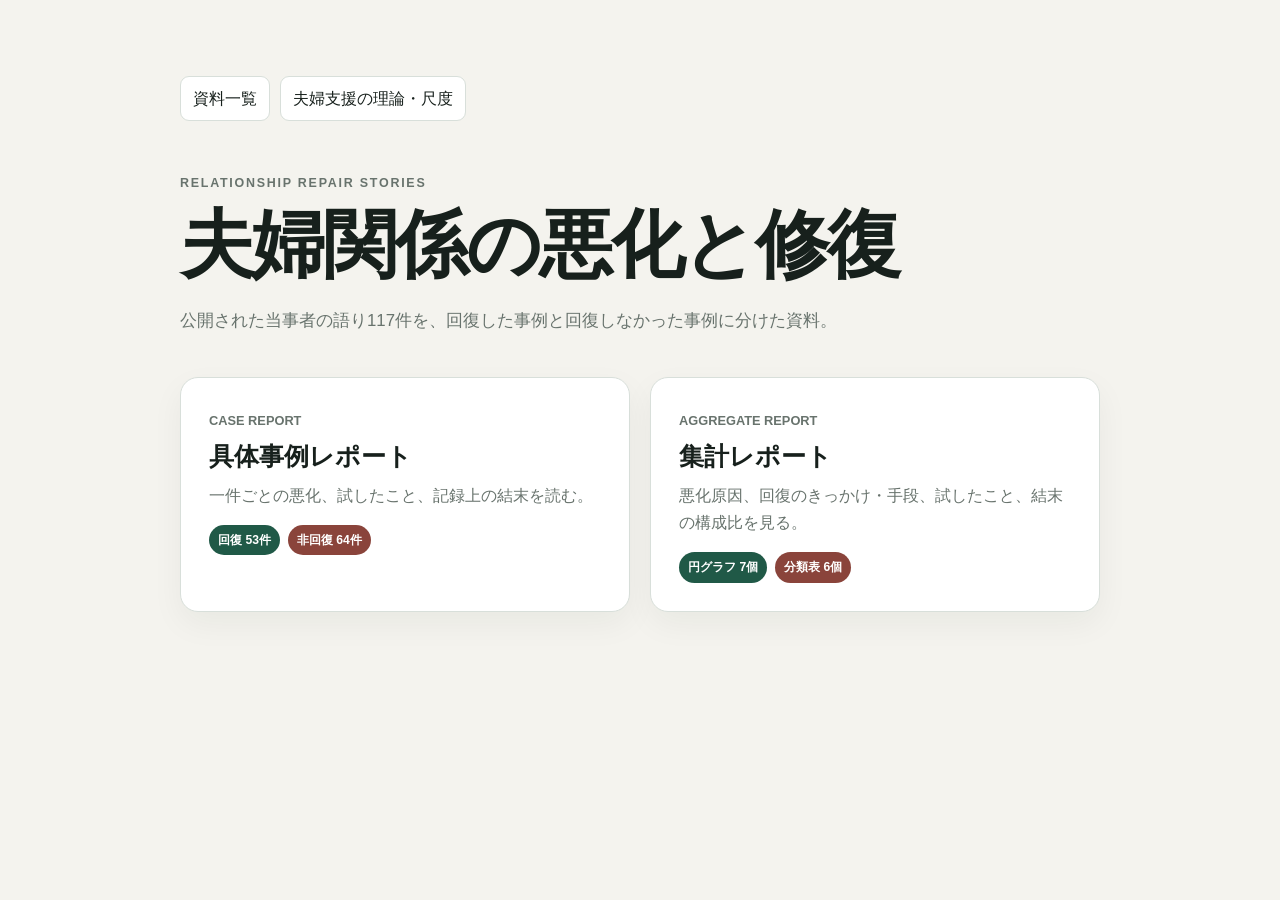
==== docs/repair/index.html @ 5fbffa94 "Publish relationship repair case reports" ====
<!doctype html>
<html lang="ja">
<head>
  <meta charset="utf-8">
  <meta name="viewport" content="width=device-width, initial-scale=1">
  <title>夫婦関係の悪化と修復 — 体験談117件</title>
  <style>
    :root { color-scheme:light; --bg:#f4f3ee; --paper:#fff; --ink:#17201c; --muted:#68736d; --line:#d8dfda; --green:#205947; --red:#8a443b; }
    * { box-sizing:border-box; }
    body { margin:0; background:var(--bg); color:var(--ink); font-family:-apple-system,BlinkMacSystemFont,"Hiragino Sans","Yu Gothic",sans-serif; line-height:1.7; }
    main { width:min(920px,calc(100% - 36px)); margin:auto; padding:76px 0; }
    nav { display:flex; flex-wrap:wrap; gap:10px; margin-bottom:52px; }
    nav a { padding:8px 12px; border:1px solid var(--line); border-radius:9px; background:var(--paper); color:inherit; text-decoration:none; }
    .eyebrow { margin:0 0 10px; color:var(--muted); font-size:.78rem; font-weight:800; letter-spacing:.14em; text-transform:uppercase; }
    h1 { margin:0; font:700 clamp(2.3rem,6vw,4.6rem)/1.12 Georgia,"Yu Mincho",serif; letter-spacing:-.035em; }
    .lede { max-width:710px; margin:20px 0 42px; color:var(--muted); font-size:1.05rem; }
    .cards { display:grid; grid-template-columns:repeat(2,minmax(0,1fr)); gap:20px; }
    .card { display:block; padding:28px; border:1px solid var(--line); border-radius:18px; background:var(--paper); color:inherit; text-decoration:none; box-shadow:0 12px 32px rgba(23,32,28,.05); }
    .card:hover { border-color:var(--green); }
    .card span { color:var(--muted); font-size:.8rem; font-weight:800; }
    .card h2 { margin:8px 0 9px; font:700 1.55rem/1.25 Georgia,"Yu Mincho",serif; }
    .card p { margin:0; color:var(--muted); }
    .counts { display:flex; gap:8px; margin-top:16px; }
    .counts b { padding:5px 9px; border-radius:999px; color:#fff; background:var(--green); font-size:.76rem; }
    .counts b:last-child { background:var(--red); }
    @media (max-width:680px) { .cards { grid-template-columns:1fr; } }
  </style>
</head>
<body>
<main>
  <nav aria-label="公開資料"><a href="../">資料一覧</a><a href="../typologies/">夫婦支援の理論・尺度</a></nav>
  <p class="eyebrow">Relationship repair stories</p>
  <h1>夫婦関係の悪化と修復</h1>
  <p class="lede">公開された当事者の語り117件を、回復した事例と回復しなかった事例に分けた資料。</p>
  <div class="cards">
    <a class="card" href="report.html"><span>CASE REPORT</span><h2>具体事例レポート</h2><p>一件ごとの悪化、試したこと、記録上の結末を読む。</p><div class="counts"><b>回復 53件</b><b>非回復 64件</b></div></a>
    <a class="card" href="aggregate-report.html"><span>AGGREGATE REPORT</span><h2>集計レポート</h2><p>悪化原因、回復のきっかけ・手段、試したこと、結末の構成比を見る。</p><div class="counts"><b>円グラフ 7個</b><b>分類表 6個</b></div></a>
  </div>
</main>
</body>
</html>
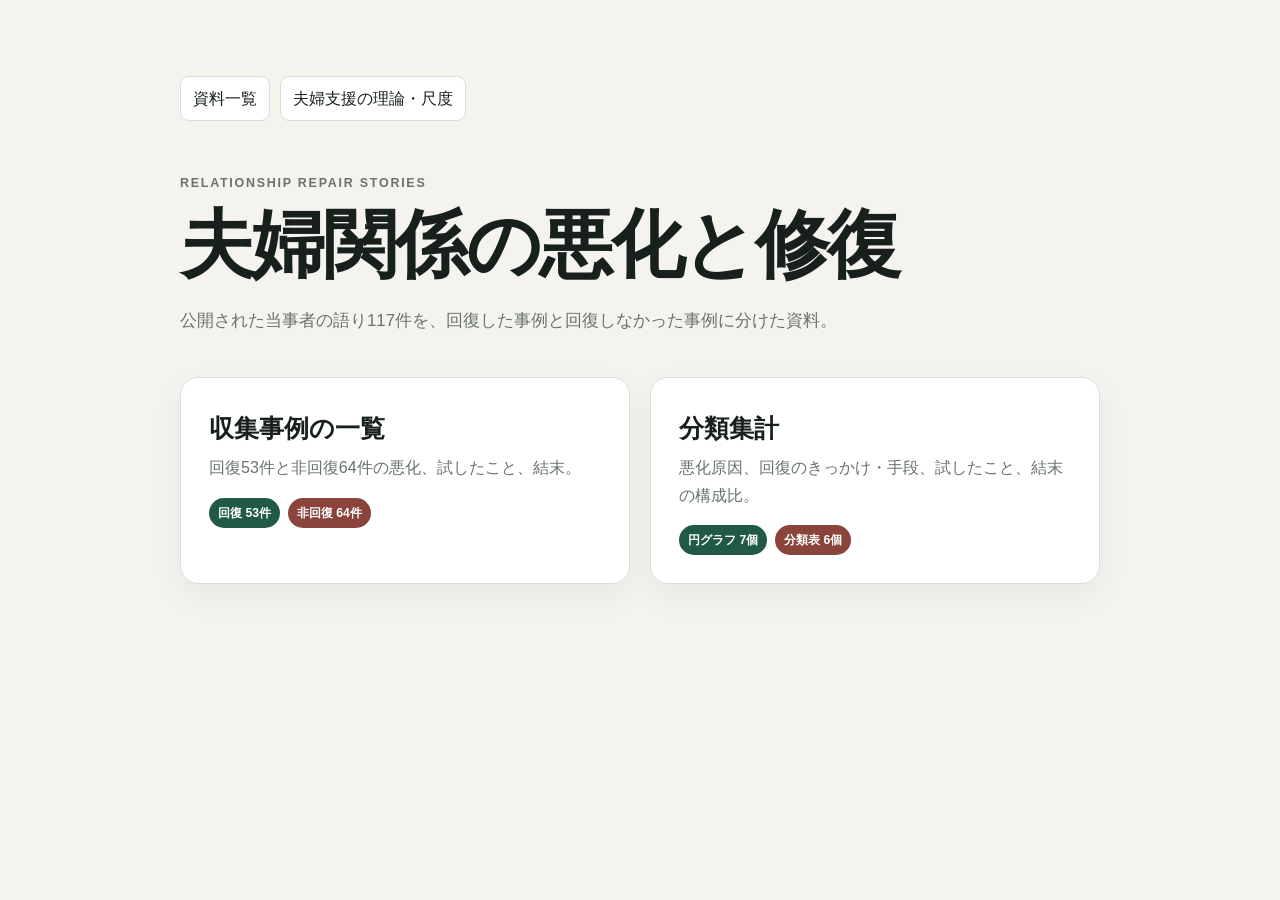
==== commit de410dc7: "Simplify repair report navigation and wording" ====
--- a/docs/repair/index.html
+++ b/docs/repair/index.html
@@ -33,8 +33,8 @@
   <h1>夫婦関係の悪化と修復</h1>
   <p class="lede">公開された当事者の語り117件を、回復した事例と回復しなかった事例に分けた資料。</p>
   <div class="cards">
-    <a class="card" href="report.html"><span>CASE REPORT</span><h2>具体事例レポート</h2><p>一件ごとの悪化、試したこと、記録上の結末を読む。</p><div class="counts"><b>回復 53件</b><b>非回復 64件</b></div></a>
-    <a class="card" href="aggregate-report.html"><span>AGGREGATE REPORT</span><h2>集計レポート</h2><p>悪化原因、回復のきっかけ・手段、試したこと、結末の構成比を見る。</p><div class="counts"><b>円グラフ 7個</b><b>分類表 6個</b></div></a>
+    <a class="card" href="report.html"><h2>収集事例の一覧</h2><p>回復53件と非回復64件の悪化、試したこと、結末。</p><div class="counts"><b>回復 53件</b><b>非回復 64件</b></div></a>
+    <a class="card" href="aggregate-report.html"><h2>分類集計</h2><p>悪化原因、回復のきっかけ・手段、試したこと、結末の構成比。</p><div class="counts"><b>円グラフ 7個</b><b>分類表 6個</b></div></a>
   </div>
 </main>
 </body>
